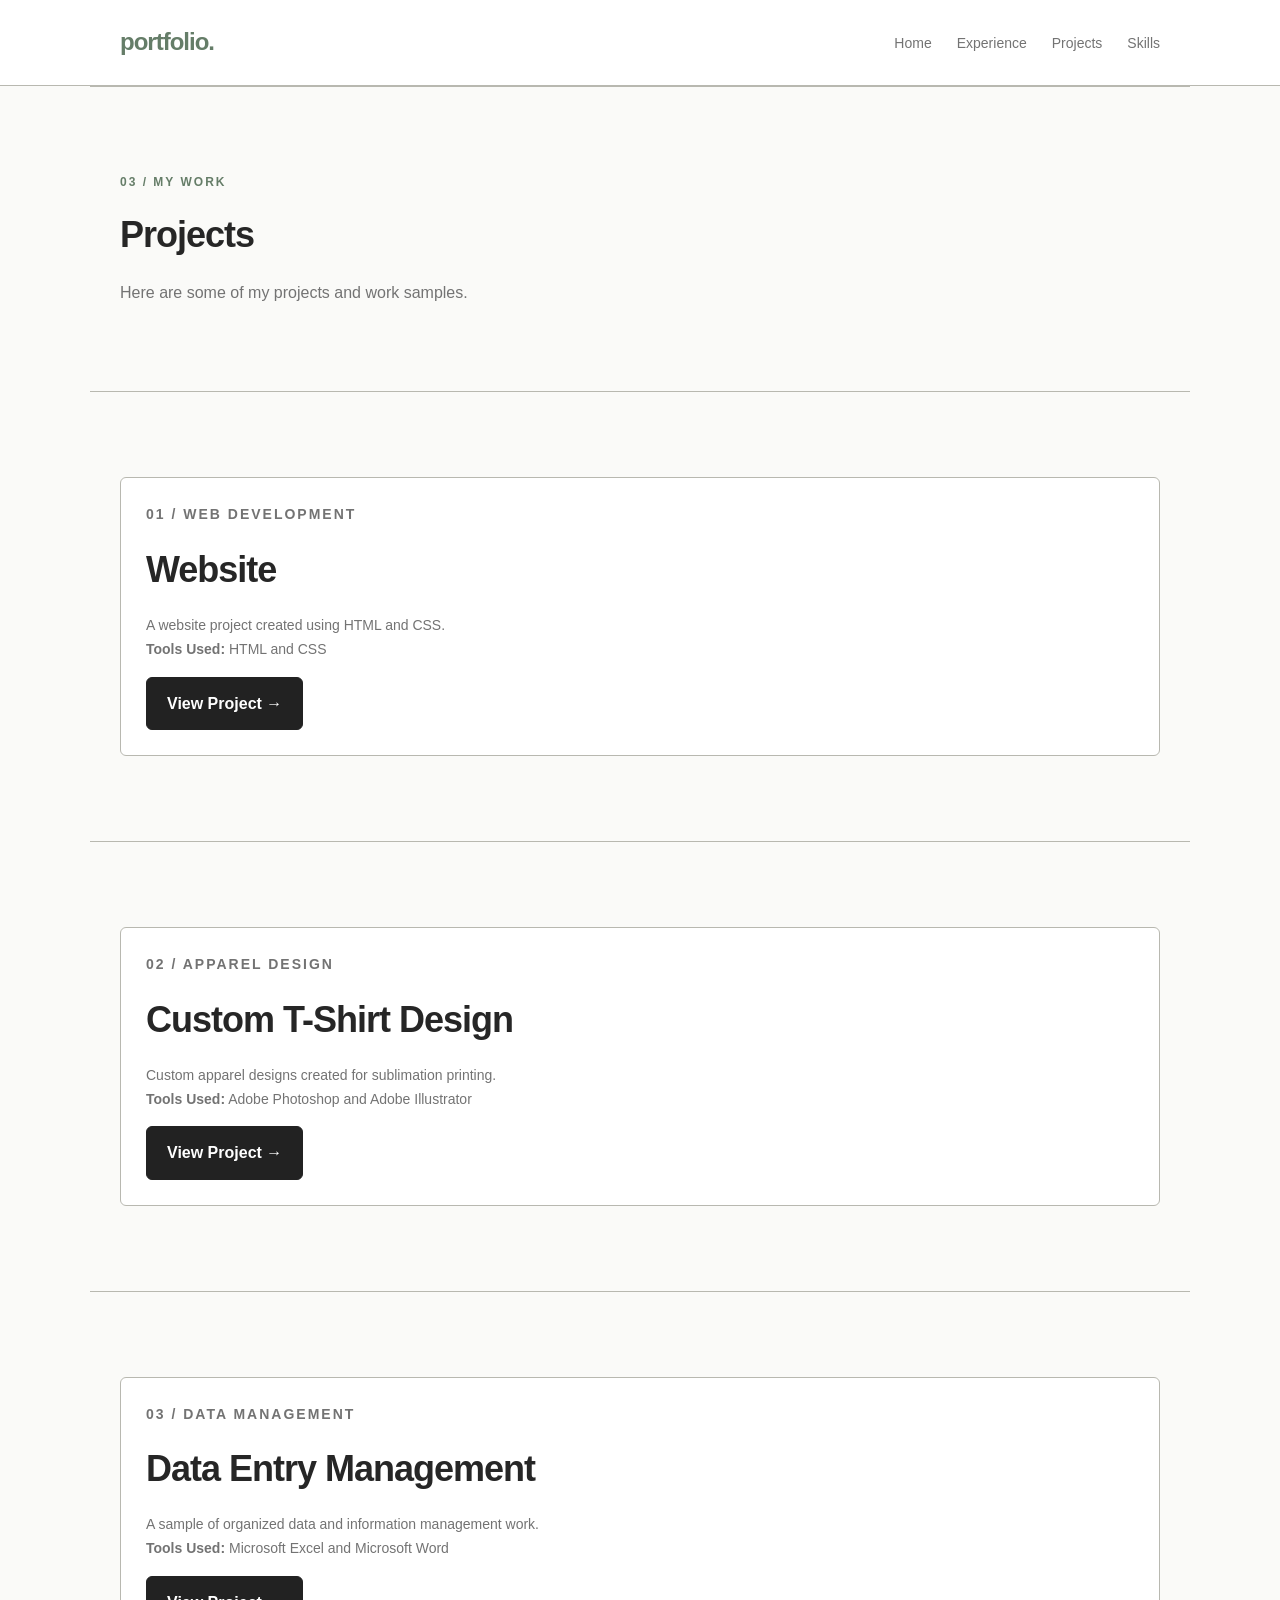
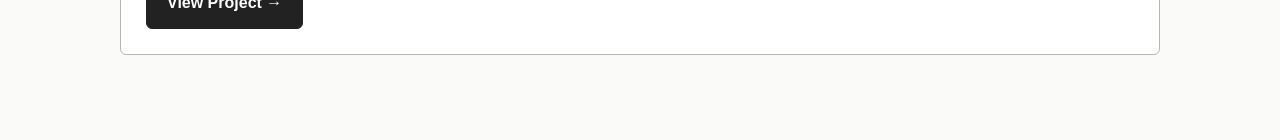
==== projects.html @ aeb37665 "Add files via upload" ====
<!DOCTYPE html>
<html lang="en">
<head>
    <meta charset="UTF-8">
    <meta name="viewport" content="width=device-width, initial-scale=1.0">
    <title>Projects | My Portfolio</title>
    <link rel="stylesheet" href="style.css">

    <style>
        .project-button {
            display: inline-block;
            margin-top: 15px;
            padding: 12px 20px;
            background-color: #222;
            color: #fff;
            border: 1px solid #222;
            border-radius: 6px;
            text-decoration: none;
            font-weight: bold;
            transition: background-color 0.2s ease;
        }

        .project-button:hover {
            background-color: #444;
        }
    </style>
</head>
<body>

    <header class="header">
        <nav class="navbar">
            <a href="index.html" class="logo">portfolio.</a>

            <ul class="nav-links">
                <li><a href="index.html">Home</a></li>
                <li><a href="index.html#experience">Experience</a></li>
                <li><a href="projects.html">Projects</a></li>
                <li><a href="skills.html">Skills</a></li>
            </ul>
        </nav>
    </header>

    <main>
        <section class="section">
            <p class="eyebrow">03 / MY WORK</p>
            <h1>Projects</h1>
            <p class="section-description">
                Here are some of my projects and work samples.
            </p>
        </section>

        <!-- Website -->
        <section class="section">
            <article class="skill-card">
                <p class="eyebrow">01 / WEB DEVELOPMENT</p>
                <h2>Website</h2>
                <p>
                    A website project created using HTML and CSS.
                </p>
                <p><strong>Tools Used:</strong> HTML and CSS</p>

                <a href="project-details/websitedetails.html"
                   class="project-button">
                    View Project &rarr;
                </a>
            </article>
        </section>

        <!-- Custom T-Shirt Design -->
        <section class="section">
            <article class="skill-card">
                <p class="eyebrow">02 / APPAREL DESIGN</p>
                <h2>Custom T-Shirt Design</h2>
                <p>
                    Custom apparel designs created for sublimation printing.
                </p>
                <p>
                    <strong>Tools Used:</strong>
                    Adobe Photoshop and Adobe Illustrator
                </p>

                <a href="project-details/apparel-design.html"
                   class="project-button">
                    View Project &rarr;
                </a>
            </article>
        </section>

        <!-- Data Entry Management -->
        <section class="section">
            <article class="skill-card">
                <p class="eyebrow">03 / DATA MANAGEMENT</p>
                <h2>Data Entry Management</h2>
                <p>
                    A sample of organized data and information management work.
                </p>
                <p>
                    <strong>Tools Used:</strong>
                    Microsoft Excel and Microsoft Word
                </p>

                <a href="project-details/data-entry.html"
                   class="project-button">
                    View Project &rarr;
                </a>
            </article>
        </section>
    </main>
</body>
</html>
---- style.css ----
/* 1. Reset and global styles */
* {
    margin: 0;
    padding: 0;
    box-sizing: border-box;
    scroll-behavior: smooth;
}

:root {
    --background: #fafaf8;
    --surface: #ffffff;
    --text: #262626;
    --muted: #737373;
    --border: #b8b8b0;
    --accent: #657d68;
    --accent-hover: #4e6552;
}

body {
    font-family: Arial, Helvetica, sans-serif;
    background-color: var(--background);
    color: var(--text);
    line-height: 1.7;
}

/* 2. Navigation bar */
.header {
    background-color: var(--surface);
    border-bottom: 1px solid var(--border);
}

.navbar {
    max-width: 1100px;
    margin: 0 auto;
    padding: 22px 30px;
    display: flex;
    justify-content: space-between;
    align-items: center;
    gap: 24px;
}

.logo {
    font-size: 24px;
    font-weight: 700;
    color: var(--accent);
    text-decoration: none;
    letter-spacing: -1px;
}

.nav-links {
    display: flex;
    gap: 25px;
    list-style: none;
}

.nav-links a {
    color: var(--muted);
    text-decoration: none;
    font-size: 14px;
    transition: color 0.2s ease;
}

.nav-links a:hover,
.nav-links a.active {
    color: var(--accent);
}

/* 3. Home section */
.hero {
    max-width: 1100px;
    min-height: 570px;
    margin: 0 auto;
    padding: 120px 30px;
    display: flex;
    flex-direction: column;
    align-items: flex-start;
    justify-content: center;
    background-color: var(--background);
}

.eyebrow {
    color: var(--accent);
    font-size: 12px;
    font-weight: 700;
    letter-spacing: 2px;
    margin-bottom: 20px;
}

.hero h1 {
    max-width: 750px;
    font-size: clamp(40px, 6vw, 68px);
    line-height: 1.12;
    letter-spacing: -2.5px;
    margin-bottom: 24px;
    color: var(--text);
}

.hero-description {
    max-width: 580px;
    color: var(--muted);
    margin-bottom: 30px;
}

/* 4. General buttons */
.button {
    display: inline-block;
    background-color: var(--accent);
    color: #ffffff;
    text-decoration: none;
    padding: 12px 22px;
    border: 1px solid var(--accent);
    border-radius: 4px;
    font-size: 14px;
    transition: background-color 0.2s ease,
                color 0.2s ease;
}

.button:hover {
    background-color: var(--accent-hover);
    border-color: var(--accent-hover);
    color: #ffffff;
}

/* 5. General sections */
.section {
    max-width: 1100px;
    margin: 0 auto;
    padding: 85px 30px;
    border-top: 1px solid var(--border);
}

.section h1,
.section h2 {
    font-size: 36px;
    line-height: 1.25;
    letter-spacing: -1px;
    margin-bottom: 22px;
    color: var(--text);
}

.section-description {
    max-width: 700px;
    color: var(--muted);
}

/* 6. Skills and projects grid */
.skills-grid,
.projects-grid {
    display: grid;
    grid-template-columns: repeat(3, minmax(0, 1fr));
    gap: 18px;
    margin-top: 35px;
}

/* Skill cards */
.skill-card {
    padding: 25px;
    border: 1px solid var(--border);
    border-radius: 6px;
    background-color: var(--surface);
    transition: transform 0.2s ease,
                border-color 0.2s ease;
}

.skill-card:hover {
    transform: translateY(-4px);
    border-color: var(--accent);
}

/* Project cards */
.project-card {
    height: 100%;
    padding: 25px;
    border: 1px solid var(--border);
    border-radius: 6px;
    background-color: var(--surface);
    transition: transform 0.2s ease,
                border-color 0.2s ease;
}

.project-card:hover {
    transform: translateY(-4px);
    border-color: var(--accent);
}

/* Card headings and descriptions */
.skill-card h3,
.project-card h3 {
    font-size: 19px;
    margin-bottom: 10px;
    color: var(--text);
}

.skill-card p,
.project-card > p:not(.project-number) {
    font-size: 14px;
    color: var(--muted);
}

/* Project number */
.project-number {
    color: var(--accent);
    font-size: 11px;
    letter-spacing: 1.5px;
    margin-bottom: 18px;
}

/* 7. Skill tags */
.skill-card .tag {
    display: inline-block;
    vertical-align: middle;
    margin-top: 22px;
    margin-right: 8px;
    padding: 6px 10px;
    border: 1px solid var(--border);
    border-radius: 4px;
    background-color: var(--surface);
    color: var(--text);
    font-size: 12px;
}

/* 8. View Project button */
.project-action,
.skill-card a.project-action,
.skill-card a.project-link {
    display: inline-block;
    vertical-align: middle;
    margin-top: 22px;
    padding: 12px 20px;
    background-color: var(--accent);
    color: #ffffff !important;
    border: 1px solid var(--accent);
    border-radius: 6px;
    font-size: 14px;
    font-weight: bold;
    line-height: 1.7;
    text-decoration: none !important;
    box-sizing: border-box;
    transition: background-color 0.2s ease,
                border-color 0.2s ease,
                transform 0.2s ease;
}

/* Remove any arrow added by CSS */
.project-action::after,
.project-link::after {
    content: none !important;
}

/* Button hover effect */
.project-action:hover,
.skill-card a.project-action:hover,
.skill-card a.project-link:hover {
    background-color: var(--accent-hover);
    border-color: var(--accent-hover);
    color: #ffffff !important;
    text-decoration: none !important;
    transform: translateY(-2px);
}

/* 9. Contact and social media links */
.contact-links {
    display: flex;
    flex-wrap: wrap;
    gap: 12px;
    margin-top: 25px;
}

.contact-links a {
    display: inline-block;
    color: var(--text);
    text-decoration: none;
    font-size: 14px;
    padding: 10px 16px;
    border: 1px solid var(--border);
    border-radius: 4px;
    background-color: var(--surface);
    transition: border-color 0.2s ease,
                color 0.2s ease;
}

.contact-links a:hover {
    color: var(--accent);
    border-color: var(--accent);
}

/* 10. Footer */
.footer {
    background-color: var(--surface);
    border-top: 1px solid var(--border);
    padding: 25px 30px;
    text-align: center;
    color: var(--muted);
    font-size: 12px;
}

/* 11. Tablet and mobile screens */
@media (max-width: 700px) {
    .navbar {
        align-items: flex-start;
        flex-direction: column;
    }

    .nav-links {
        gap: 16px;
        flex-wrap: wrap;
    }

    .hero {
        min-height: auto;
        padding-top: 100px;
        padding-bottom: 100px;
    }

    .hero h1 {
        letter-spacing: -1.5px;
    }

    .section {
        padding-top: 60px;
        padding-bottom: 60px;
    }

    .skills-grid,
    .projects-grid {
        grid-template-columns: 1fr;
    }

    .contact-links {
        gap: 10px;
    }
}

/* 12. Keyboard accessibility */
a:focus-visible {
    outline: 2px solid var(--accent);
    outline-offset: 5px;
}

/* 13. Project links */
.project-link {
    color: inherit;
    text-decoration: none;
}

.project-link .project-card {
    height: 100%;
}

.project-link:focus-visible {
    outline: 2px solid var(--accent);
    outline-offset: 5px;
}
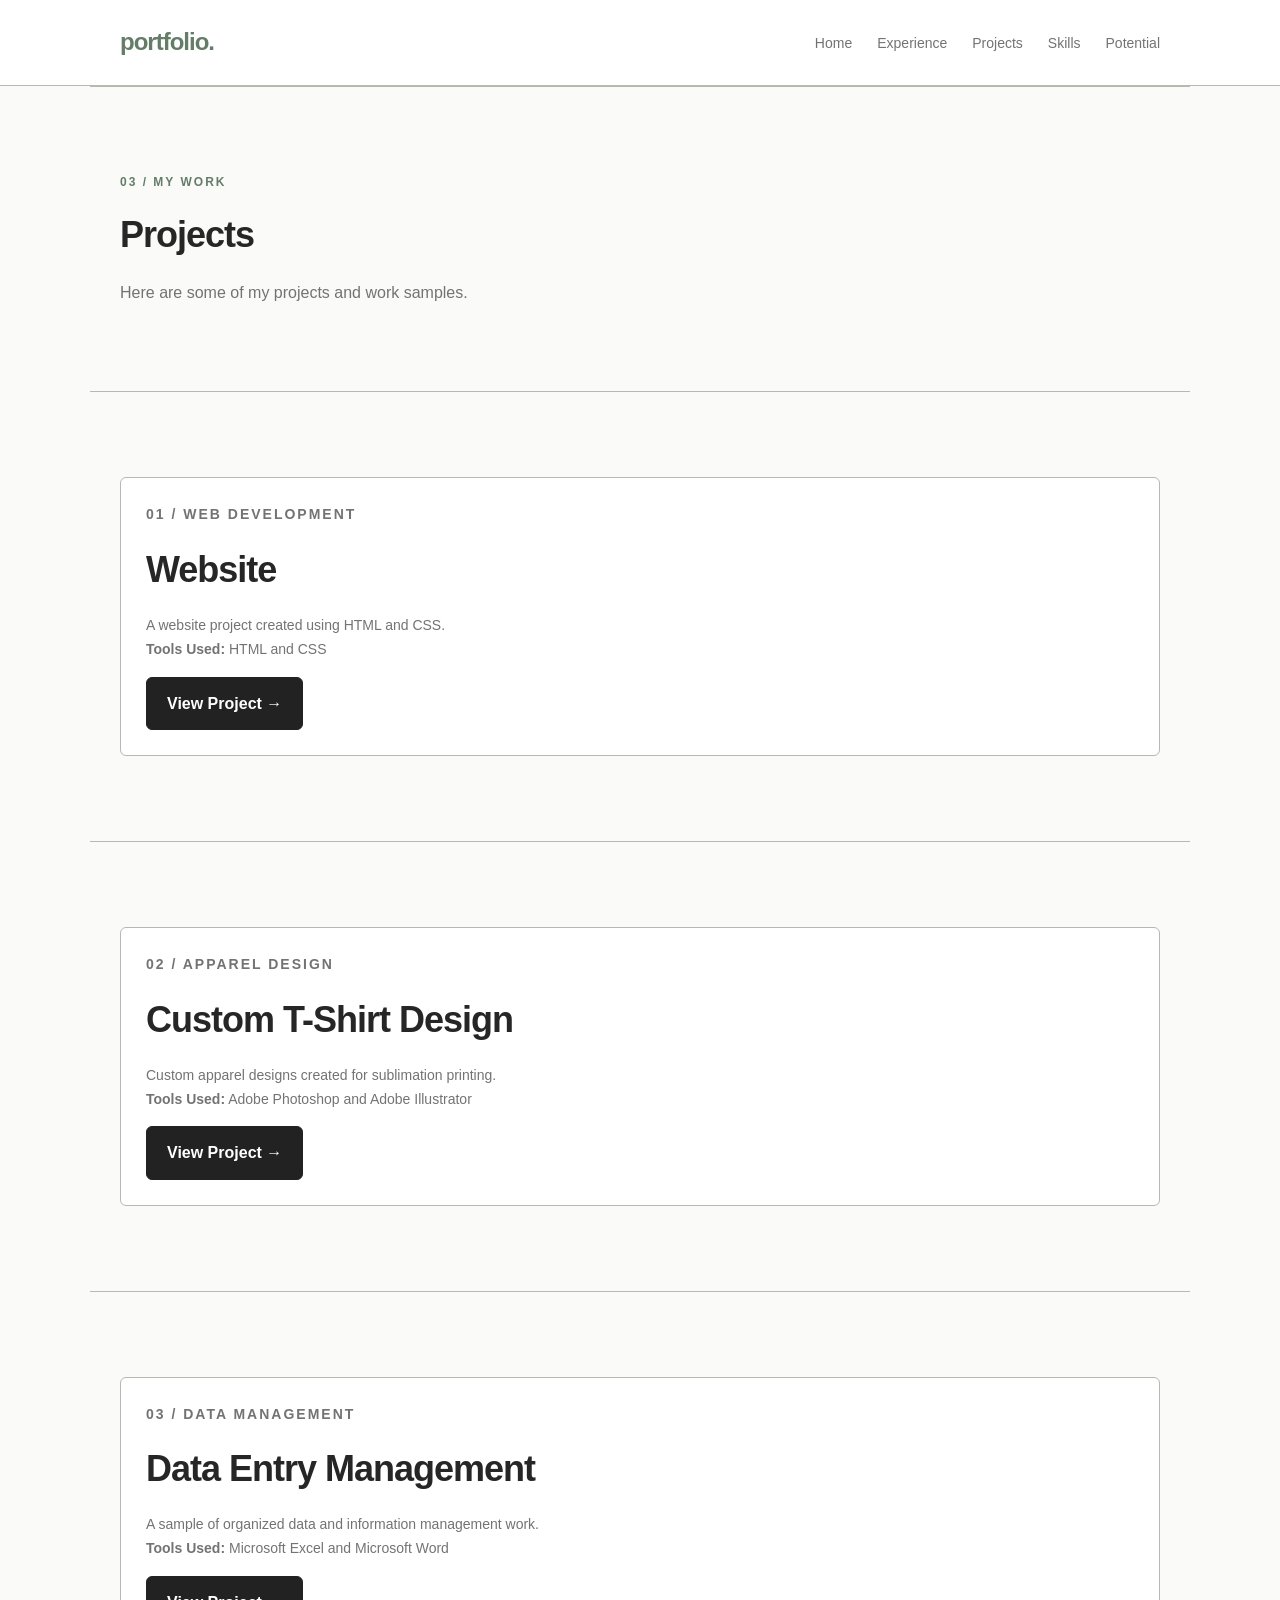
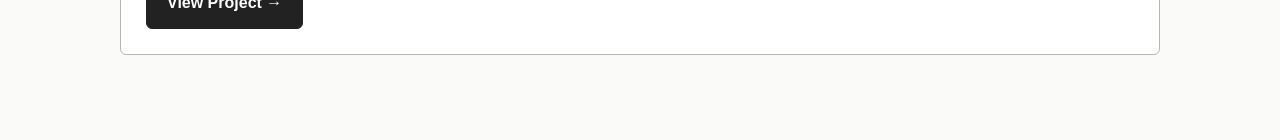
==== commit b08f886d: "Update projects.html" ====
--- a/projects.html
+++ b/projects.html
@@ -36,6 +36,7 @@
                 <li><a href="index.html#experience">Experience</a></li>
                 <li><a href="projects.html">Projects</a></li>
                 <li><a href="skills.html">Skills</a></li>
+                <li><a href="potential.html" class="potential-link">Potential</a></li>
             </ul>
         </nav>
     </header>
@@ -107,4 +108,4 @@
         </section>
     </main>
 </body>
-</html>+</html>
